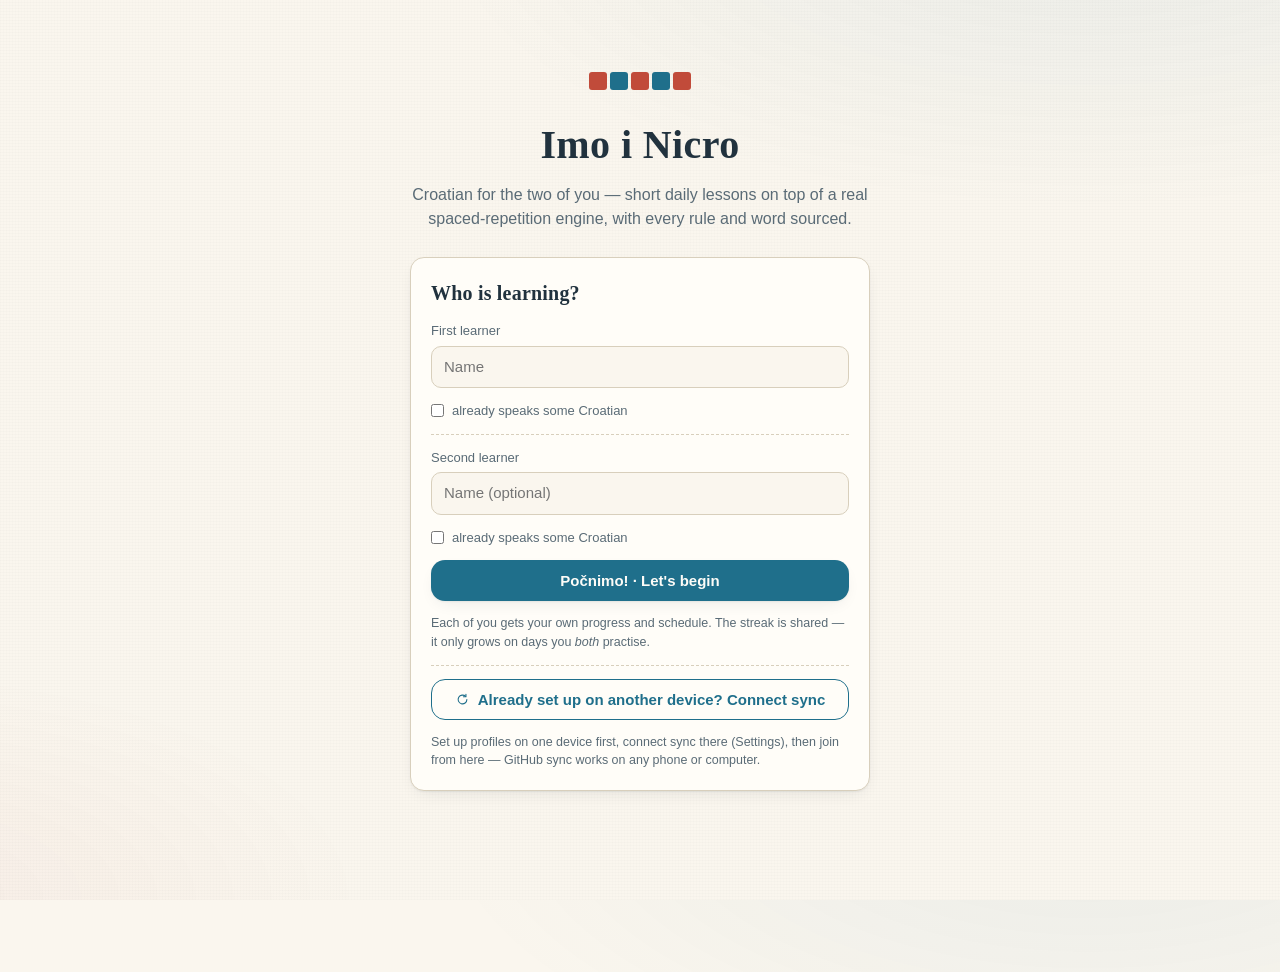
==== index.html @ fbb664b0 "Imo i Nicro - Croatian-learning PWA for two FSRS spaced repetition, sourced A1 course (10 units), si" ====
<!DOCTYPE html>
<html lang="en">
<head>
  <meta charset="utf-8">
  <meta name="viewport" content="width=device-width, initial-scale=1">
  <title>Imo i Nicro · hrvatski za nas dvoje</title>
  <meta name="theme-color" content="#1f6f8b">
  <link rel="manifest" href="manifest.webmanifest">
  <link rel="icon" href="icons/icon-192.png" type="image/png">
  <link rel="apple-touch-icon" href="icons/apple-touch-icon.png">
  <meta name="apple-mobile-web-app-capable" content="yes">
  <meta name="apple-mobile-web-app-status-bar-style" content="default">
  <meta name="apple-mobile-web-app-title" content="Imo i Nicro">
  <link rel="stylesheet" href="css/app.css">
  <!-- Everything is local: no fonts, no CDNs, no external images. Works from file:// and offline;
       hosted over https it installs as a PWA on Android and iPhone. -->
</head>
<body>
  <div id="app"></div>
  <script src="js/icons.js"></script>
  <script src="js/srs.js"></script>
  <script src="js/db.js"></script>
  <script src="js/sync.js"></script>
  <script src="js/audio.js"></script>
  <script src="js/content.js"></script>
  <script src="js/exercises.js"></script>
  <script src="js/app.js"></script>
</body>
</html>
---- css/app.css ----
/* =========================================================================
   Imo i Nicro — Adriatic field notes.
   Warm paper, ink-blue text, Adriatic accent, terracotta secondary.
   No external assets: local font stacks, procedural SVG, CSS texture.
   ========================================================================= */

:root {
  --paper: #faf6ee;
  --paper-deep: #f3ecdd;
  --ink: #21323e;
  --ink-soft: #5a6b76;
  --line: #d8cfbc;
  --accent-blue: #1f6f8b;       /* Adriatic */
  --accent-blue-deep: #15576e;
  --accent-red: #c14b3a;        /* terracotta / šahovnica */
  --accent-red-soft: #e7c4bc;
  --good: #3e7d4f;
  --good-bg: #e4efe3;
  --bad: #b03a2e;
  --bad-bg: #f6e3df;
  --gold: #c79a3b;
  --leaf: #4d7c4a;
  --radius: 14px;
  --shadow: 0 1px 2px rgba(33, 50, 62, .06), 0 6px 18px -8px rgba(33, 50, 62, .14);
  --serif: "Iowan Old Style", "Palatino Linotype", Palatino, "Book Antiqua", Georgia, serif;
  --sans: "Gill Sans", "Gill Sans MT", "Segoe UI", Seravek, Calibri, "Trebuchet MS", sans-serif;
}

* { box-sizing: border-box; margin: 0; padding: 0; }

html { height: 100%; }

body {
  min-height: 100%;
  font-family: var(--sans);
  color: var(--ink);
  background:
    radial-gradient(1100px 500px at 85% -10%, rgba(31, 111, 139, .07), transparent 60%),
    radial-gradient(900px 420px at -10% 100%, rgba(193, 75, 58, .05), transparent 55%),
    var(--paper);
  line-height: 1.5;
}
/* paper grain */
body::before {
  content: ""; position: fixed; inset: 0; pointer-events: none; z-index: 0;
  background-image: repeating-linear-gradient(0deg, rgba(33,50,62,.014) 0 1px, transparent 1px 3px),
                    repeating-linear-gradient(90deg, rgba(33,50,62,.011) 0 1px, transparent 1px 3px);
}

#app { position: relative; z-index: 1; max-width: 680px; margin: 0 auto; padding: 0 18px 60px; }

h1, h2, h3, .brand-name, .intro-hr, .ex-big, .streak-n, .notes-hr {
  font-family: var(--serif);
  font-weight: 600;
  letter-spacing: .01em;
}

.ico { vertical-align: -3px; }

/* ---------- top bar ---------- */
.topbar {
  display: flex; align-items: center; justify-content: space-between;
  padding: 16px 2px 12px;
  border-bottom: 1px solid var(--line);
  margin-bottom: 20px;
}
.brand { display: flex; align-items: baseline; gap: 9px; }
.brand-mark { align-self: center; line-height: 0; }
.brand-name { font-size: 21px; color: var(--ink); }
.brand-sub { font-size: 12px; color: var(--ink-soft); font-style: italic; }
.topbar-right { display: flex; align-items: center; gap: 7px; }
.avatar-btn {
  border: none; background: none; cursor: pointer; padding: 2px; border-radius: 50%;
  opacity: .45; transition: opacity .15s, transform .15s; line-height: 0;
}
.avatar-btn.active { opacity: 1; transform: scale(1.08); }
.avatar-btn:hover { opacity: .85; }
.iconbtn {
  border: none; background: none; color: var(--ink-soft); cursor: pointer;
  padding: 6px; border-radius: 8px; line-height: 0;
}
.iconbtn:hover { background: var(--paper-deep); color: var(--ink); }

/* ---------- buttons ---------- */
.btn {
  font-family: var(--sans); font-size: 15px; font-weight: 600;
  border-radius: var(--radius); border: 1.5px solid transparent;
  padding: 11px 22px; cursor: pointer; transition: transform .08s, box-shadow .12s, background .12s;
  display: inline-flex; align-items: center; gap: 8px; justify-content: center;
}
.btn:active { transform: translateY(1px); }
.btn.primary {
  background: var(--accent-blue); color: #fdfcf8; box-shadow: var(--shadow);
}
.btn.primary:hover { background: var(--accent-blue-deep); }
.btn.ghost {
  background: transparent; color: var(--accent-blue); border-color: var(--accent-blue);
}
.btn.ghost:hover { background: rgba(31, 111, 139, .08); }
.btn.small { font-size: 13px; padding: 6px 13px; border-radius: 10px; }
.btn.big {
  width: 100%; font-size: 19px; padding: 18px; flex-direction: column; gap: 2px;
  font-family: var(--serif);
}
.btn-sub { font-size: 13px; font-weight: 400; opacity: .85; font-family: var(--sans); }
.linklike {
  background: none; border: none; color: var(--accent-blue); cursor: pointer;
  font-size: 14px; text-decoration: underline; text-underline-offset: 3px;
}

/* ---------- cards ---------- */
.card {
  background: #fffdf8;
  border: 1px solid var(--line);
  border-radius: var(--radius);
  box-shadow: var(--shadow);
  padding: 20px;
}

/* ---------- onboarding ---------- */
.onboard { max-width: 460px; margin: 8vh auto 0; text-align: center; }
.onboard-art { margin-bottom: 18px; }
.onboard h1 { font-size: 40px; margin-bottom: 8px; }
.lede { color: var(--ink-soft); margin-bottom: 26px; font-size: 16px; }
.lede-small { color: var(--ink-soft); font-size: 14px; margin: 6px 0 18px; }
.form-card { text-align: left; display: flex; flex-direction: column; gap: 13px; }
.form-card h2 { font-size: 20px; }
.form-card label { font-size: 13px; color: var(--ink-soft); display: flex; flex-direction: column; gap: 5px; }
.form-card label.check { flex-direction: row; align-items: center; gap: 8px; font-size: 13px; }
.form-card input[type="text"], .form-card input:not([type]), .form-card select, textarea {
  font: inherit; font-size: 15px; color: var(--ink);
  border: 1.5px solid var(--line); border-radius: 10px; padding: 9px 12px;
  background: var(--paper); outline: none;
}
.form-card input:focus, textarea:focus { border-color: var(--accent-blue); }
.form-card hr { border: none; border-top: 1px dashed var(--line); }
.hint { font-size: 12.5px; color: var(--ink-soft); }

/* ---------- home ---------- */
.band { display: flex; gap: 14px; flex-wrap: wrap; margin-bottom: 18px; }
.streakbox {
  flex: 1 1 220px; display: grid; grid-template-columns: auto auto; gap: 4px 12px;
  align-items: center; background: #fffdf8; border: 1px solid var(--line);
  border-radius: var(--radius); padding: 14px 18px; box-shadow: var(--shadow);
}
.flame { color: var(--ink-soft); }
.flame.lit { color: var(--accent-red); }
.streak-n { font-size: 30px; line-height: 1; }
.streak-lbl { font-size: 11.5px; color: var(--ink-soft); letter-spacing: .04em; }
.streak-note { grid-column: 1 / -1; font-size: 12.5px; color: var(--ink-soft); }

.h2h {
  flex: 1 1 260px; background: #fffdf8; border: 1px solid var(--line);
  border-radius: var(--radius); padding: 14px 18px; box-shadow: var(--shadow);
  display: flex; flex-direction: column; gap: 6px;
}
.h2h-title { font-size: 13.5px; font-weight: 700; color: var(--ink); }
.h2h-sub { color: var(--ink-soft); font-weight: 400; }
.h2h-row { display: grid; grid-template-columns: 64px 1fr 38px; gap: 8px; align-items: center; font-size: 13px; }
.h2h-bar { height: 9px; border-radius: 5px; background: var(--paper-deep); overflow: hidden; }
.h2h-bar div { height: 100%; border-radius: 5px; transition: width .4s ease; min-width: 3px; }
.h2h-xp { text-align: right; color: var(--ink-soft); font-variant-numeric: tabular-nums; }
.h2h-lead { font-size: 12px; color: var(--accent-blue); font-style: italic; }

.startrow { margin-bottom: 14px; }
.reviewlink {
  width: 100%; margin-bottom: 18px; text-align: left;
  background: #fdf3ee; color: var(--accent-red); border: 1.5px dashed var(--accent-red);
  border-radius: var(--radius); padding: 11px 16px; font-size: 14px; font-weight: 600; cursor: pointer;
}
.reviewlink:hover { background: #fae9e1; }

.units { display: flex; flex-direction: column; gap: 12px; }
.unitcard {
  background: #fffdf8; border: 1px solid var(--line); border-radius: var(--radius);
  padding: 15px 18px; transition: box-shadow .15s;
}
.unitcard.current { border-color: var(--accent-blue); box-shadow: var(--shadow); }
.unitcard.done { opacity: .82; }
.unit-head { display: flex; align-items: center; gap: 13px; }
.unit-num {
  font-family: var(--serif); font-size: 17px; color: #fdfcf8; background: var(--accent-blue);
  width: 30px; height: 30px; border-radius: 9px; display: inline-flex; align-items: center; justify-content: center;
  flex-shrink: 0;
}
.unitcard.done .unit-num { background: var(--good); }
.unit-titles { flex: 1; }
.unit-hr { font-family: var(--serif); font-size: 17px; }
.unit-en { font-size: 12.5px; color: var(--ink-soft); }
.unit-prog { line-height: 0; }
.unit-blurb { font-size: 13px; color: var(--ink-soft); margin: 8px 0 10px; }
.unit-actions { display: flex; gap: 8px; }

.homefoot {
  margin-top: 26px; display: flex; justify-content: space-between; align-items: center;
  flex-wrap: wrap; gap: 10px; font-size: 13px; color: var(--ink-soft);
  border-top: 1px dashed var(--line); padding-top: 14px;
}
.audio-status { font-size: 12.5px; }

/* ---------- lesson ---------- */
.lesson { max-width: 600px; margin: 0 auto; padding-top: 14px; }
.lesson-top { display: flex; align-items: center; gap: 12px; margin-bottom: 26px; }
.lesson-title { font-size: 13px; color: var(--ink-soft); white-space: nowrap; }
.progressbar {
  flex: 1; height: 12px; background: var(--paper-deep); border-radius: 7px; overflow: hidden;
  border: 1px solid var(--line);
}
.progress-fill {
  height: 100%; border-radius: 7px; transition: width .35s ease;
  background: repeating-linear-gradient(90deg, var(--accent-red) 0 10px, #fdfcf8 10px 20px, var(--accent-blue) 20px 30px, #fdfcf8 30px 40px);
  background-size: 40px 100%;
}

.stage { animation: rise .25s ease; }
@keyframes rise { from { opacity: 0; transform: translateY(8px); } to { opacity: 1; transform: none; } }

.excard, .introcard { position: relative; padding: 26px 24px 22px; }
.extools { position: absolute; top: 10px; right: 10px; display: flex; gap: 2px; }
.flagbtn {
  border: none; background: none; color: var(--ink-soft); opacity: .6; cursor: pointer;
  padding: 5px; border-radius: 7px; line-height: 0;
}
.flagbtn:hover { opacity: 1; background: var(--paper-deep); }

.ex-prompt { margin-bottom: 18px; }
.ex-kind {
  display: inline-flex; align-items: center; gap: 6px;
  font-size: 11.5px; letter-spacing: .08em; text-transform: uppercase; color: var(--accent-blue);
  margin-bottom: 10px; font-weight: 700;
}
.ex-big { font-size: 26px; line-height: 1.3; margin-top: 4px; }
.ex-sub { color: var(--ink-soft); font-size: 14px; margin-top: 6px; font-style: italic; }

.choices { display: flex; flex-direction: column; gap: 9px; }
.choice {
  font: inherit; font-size: 16px; text-align: left; cursor: pointer;
  background: var(--paper); border: 1.5px solid var(--line); border-radius: 12px;
  padding: 12px 16px; transition: border-color .1s, background .1s;
}
.choice:hover:not(:disabled) { border-color: var(--accent-blue); }
.choice.right { border-color: var(--good); background: var(--good-bg); }
.choice.wrong { border-color: var(--bad); background: var(--bad-bg); }
.choice:disabled { cursor: default; opacity: .75; }
.choice.right:disabled, .choice.wrong:disabled { opacity: 1; }

/* intro card */
.intro-label {
  display: inline-flex; align-items: center; gap: 6px;
  font-size: 11.5px; letter-spacing: .08em; text-transform: uppercase; color: var(--gold); font-weight: 700;
  margin-bottom: 12px;
}
.intro-hr { font-size: 34px; margin-bottom: 6px; }
.intro-en { font-size: 17px; color: var(--ink); margin: 6px 0 2px; }
.intro-pron { font-size: 13.5px; color: var(--ink-soft); font-style: italic; }
.intro-conj { font-size: 13.5px; color: var(--accent-blue); margin-top: 8px; }
.intro-note {
  font-size: 13.5px; color: var(--ink-soft); margin-top: 10px;
  border-left: 3px solid var(--accent-red-soft); padding-left: 10px;
}
.introcard .btn { margin-top: 18px; }
.gender {
  display: inline-block; font-size: 11px; font-weight: 700; letter-spacing: .05em;
  padding: 2px 9px; border-radius: 99px; margin: 2px 0;
}
.g-m { background: #e0eaf2; color: #2b5d80; }
.g-f { background: #f6e3df; color: #a04434; }
.g-n { background: #e9ecdf; color: #5c6e3f; }

/* typed input */
.typedwrap { display: flex; flex-direction: column; gap: 10px; }
input.typed {
  font: inherit; font-size: 18px; padding: 12px 14px; width: 100%;
  border: 1.5px solid var(--line); border-radius: 12px; background: var(--paper); outline: none;
}
input.typed:focus { border-color: var(--accent-blue); }
.specials { display: flex; gap: 7px; }
.special {
  font-family: var(--serif); font-size: 17px; width: 40px; height: 38px;
  border: 1.5px solid var(--line); border-radius: 9px; background: #fffdf8; cursor: pointer;
}
.special:hover { border-color: var(--accent-blue); color: var(--accent-blue); }
.submitrow { margin-top: 14px; display: flex; justify-content: flex-end; }

/* tiles */
.tilebuild {
  min-height: 52px; border-bottom: 2px dashed var(--line); margin-bottom: 16px;
  display: flex; flex-wrap: wrap; gap: 8px; padding-bottom: 10px;
}
.tilebank { display: flex; flex-wrap: wrap; gap: 8px; }
.tile {
  font: inherit; font-size: 16px; padding: 8px 14px; cursor: pointer;
  background: #fffdf8; border: 1.5px solid var(--line); border-radius: 10px;
  box-shadow: 0 2px 0 var(--line); transition: transform .08s;
}
.tile:hover { border-color: var(--accent-blue); }
.tile:active { transform: translateY(1px); box-shadow: none; }
.tile.used { opacity: .25; pointer-events: none; }
.tile.placed { background: #eaf2f5; border-color: var(--accent-blue); }

/* pairs */
.pairgrid { display: grid; grid-template-columns: 1fr 1fr; gap: 10px; }
.paircol { display: flex; flex-direction: column; gap: 9px; }
.pairbtn {
  font: inherit; font-size: 15px; padding: 11px 12px; cursor: pointer;
  background: var(--paper); border: 1.5px solid var(--line); border-radius: 11px;
  transition: border-color .1s;
}
.pairbtn:hover { border-color: var(--accent-blue); }
.pairbtn.sel { border-color: var(--accent-blue); background: #eaf2f5; }
.pairbtn.done { border-color: var(--good); background: var(--good-bg); color: var(--good); pointer-events: none; }
.pairbtn.shake { animation: shake .35s; border-color: var(--bad); }
@keyframes shake { 25% { transform: translateX(-4px); } 75% { transform: translateX(4px); } }

/* listening */
.listenrow { display: flex; align-items: center; gap: 8px; margin-top: 6px; }
.listenrow .audiobtn { width: 46px; height: 46px; }
.listenrow .audiobtn + .audiobtn { width: 38px; height: 38px; opacity: .75; }
.listen-slow { font-size: 11.5px; color: var(--ink-soft); }

.audiobtn {
  border: 1.5px solid var(--accent-blue); color: var(--accent-blue); background: #fffdf8;
  border-radius: 50%; width: 34px; height: 34px; cursor: pointer; line-height: 0;
  display: inline-flex; align-items: center; justify-content: center; vertical-align: middle;
  transition: background .12s;
}
.audiobtn:hover { background: #eaf2f5; }

/* feedback */
.feedback {
  margin-top: 18px; border-radius: 12px; padding: 14px 16px;
  animation: rise .2s ease;
}
.feedback.good { background: var(--good-bg); border: 1px solid #bcd6bd; color: var(--good); }
.feedback.bad { background: var(--bad-bg); border: 1px solid #e4beb6; color: var(--bad); }
.fb-msg { font-size: 15.5px; font-weight: 600; }
.fb-msg b { font-family: var(--serif); }
.fb-extra { margin-top: 6px; font-size: 16px; color: var(--ink); font-family: var(--serif); }
.fb-actions { display: flex; justify-content: space-between; align-items: center; margin-top: 12px; gap: 10px; }
.fb-actions .linklike { color: inherit; opacity: .8; font-size: 13px; }

/* summary */
.summary { text-align: center; margin-top: 8vh; padding: 34px 26px; }
.sum-sah { margin-bottom: 16px; }
.summary h2 { font-size: 28px; margin-bottom: 8px; }
.sum-stats { font-size: 16px; color: var(--ink-soft); margin-bottom: 10px; }
.sum-streak { font-size: 14.5px; margin-bottom: 22px; }
.row { display: flex; gap: 10px; flex-wrap: wrap; }
.row.center { justify-content: center; }

/* ---------- review / flags ---------- */
.review h2, .variety h2, .settings h2 { margin-bottom: 4px; font-size: 24px; }
.flagcard { margin-bottom: 16px; display: flex; flex-direction: column; gap: 12px; }
.flag-note { font-size: 13.5px; color: var(--ink-soft); }
.flag-ctx { font-style: italic; opacity: .8; }
.editgrid { display: grid; grid-template-columns: 1fr 1fr; gap: 10px; }
.editgrid label { font-size: 12px; color: var(--ink-soft); display: flex; flex-direction: column; gap: 4px; }
.editgrid input {
  font: inherit; font-size: 14px; padding: 8px 10px;
  border: 1.5px solid var(--line); border-radius: 9px; background: var(--paper); outline: none;
}
.editgrid input:focus { border-color: var(--accent-blue); }
.check { display: flex; align-items: center; gap: 8px; font-size: 13px; color: var(--ink-soft); }
.settings-h { font-family: var(--serif); font-size: 17px; }
.syncopt {
  border: 1px dashed var(--line); border-radius: 11px; padding: 13px 15px;
  margin: 8px 0; display: flex; flex-direction: column; gap: 9px;
}
.syncopt h4 { font-family: var(--serif); font-size: 15.5px; }
.hint-inline { font-family: var(--sans); font-size: 12px; color: var(--ink-soft); font-weight: 400; }
.syncopt label { font-size: 12.5px; color: var(--ink-soft); display: flex; flex-direction: column; gap: 4px; }
.syncopt input {
  font: inherit; font-size: 14px; padding: 8px 10px;
  border: 1.5px solid var(--line); border-radius: 9px; background: var(--paper); outline: none;
}
.syncopt input:focus { border-color: var(--accent-blue); }
.empty { color: var(--ink-soft); font-style: italic; margin: 20px 0; }

/* ---------- variety ---------- */
.variety-chip {
  display: inline-block; background: #e8efe2; color: var(--leaf); border: 1px solid #c4d4ba;
  font-size: 12.5px; padding: 2px 10px; border-radius: 99px; font-weight: 600;
}
.variety-chip.big { font-size: 15px; padding: 4px 13px; }
.vrow { display: flex; justify-content: space-between; gap: 12px; margin-bottom: 10px; align-items: flex-start; }
.vrow-base { font-size: 12.5px; color: var(--ink-soft); margin-left: 8px; }
.vrow-region { font-size: 12px; color: var(--leaf); margin-top: 4px; }
.vrow-note { font-size: 12.5px; color: var(--ink-soft); margin-top: 2px; }
.variety .form-card { margin-bottom: 18px; }
.variety .btn.ghost { margin-top: 14px; }

/* ---------- modal / notes ---------- */
.modal-back {
  position: fixed; inset: 0; background: rgba(33, 50, 62, .35); z-index: 50;
  display: flex; align-items: center; justify-content: center; padding: 20px;
  animation: fade .15s ease;
}
@keyframes fade { from { opacity: 0; } }
.modal {
  background: #fffdf8; border-radius: 16px; box-shadow: 0 18px 50px -12px rgba(33,50,62,.4);
  max-width: 560px; width: 100%; max-height: 84vh; overflow: auto; position: relative;
  border: 1px solid var(--line);
}
.modal-x { position: absolute; top: 10px; right: 10px; border: none; background: none; cursor: pointer; color: var(--ink-soft); padding: 6px; }
.modal-body { padding: 26px 26px 22px; display: flex; flex-direction: column; gap: 10px; }
.notes-hr { font-size: 28px; }
.notes-en { font-size: 15px; color: var(--ink-soft); }
.notes-line { font-size: 14px; }
.notes-note { font-size: 14px; border-left: 3px solid var(--accent-red-soft); padding-left: 10px; color: var(--ink-soft); }
.notes-gram { background: var(--paper); border: 1px solid var(--line); border-radius: 11px; padding: 13px 15px; }
.notes-gram h4 { font-family: var(--serif); font-size: 16px; margin-bottom: 5px; }
.notes-gram p { font-size: 13.5px; color: var(--ink); }
.notes-variety { font-size: 13.5px; }
.notes-meta { font-size: 11.5px; color: var(--ink-soft); font-style: italic; border-top: 1px dashed var(--line); padding-top: 9px; }
.srcline { font-size: 11.5px; color: var(--ink-soft); margin-top: 7px; line-height: 1.8; }
.src {
  background: var(--paper-deep); border: 1px solid var(--line); border-radius: 6px;
  padding: 1px 7px; margin-right: 4px; cursor: help; white-space: nowrap;
}
textarea { width: 100%; resize: vertical; }

/* ---------- toast ---------- */
.toast {
  position: fixed; left: 50%; bottom: 26px; transform: translate(-50%, 16px); z-index: 99;
  background: var(--ink); color: var(--paper); padding: 10px 20px; border-radius: 99px;
  font-size: 14px; opacity: 0; transition: opacity .25s, transform .25s; box-shadow: var(--shadow);
}
.toast.show { opacity: 1; transform: translate(-50%, 0); }

@media (max-width: 540px) {
  .editgrid { grid-template-columns: 1fr; }
  .brand-sub { display: none; }
  .ex-big { font-size: 22px; }
  .intro-hr { font-size: 28px; }
}
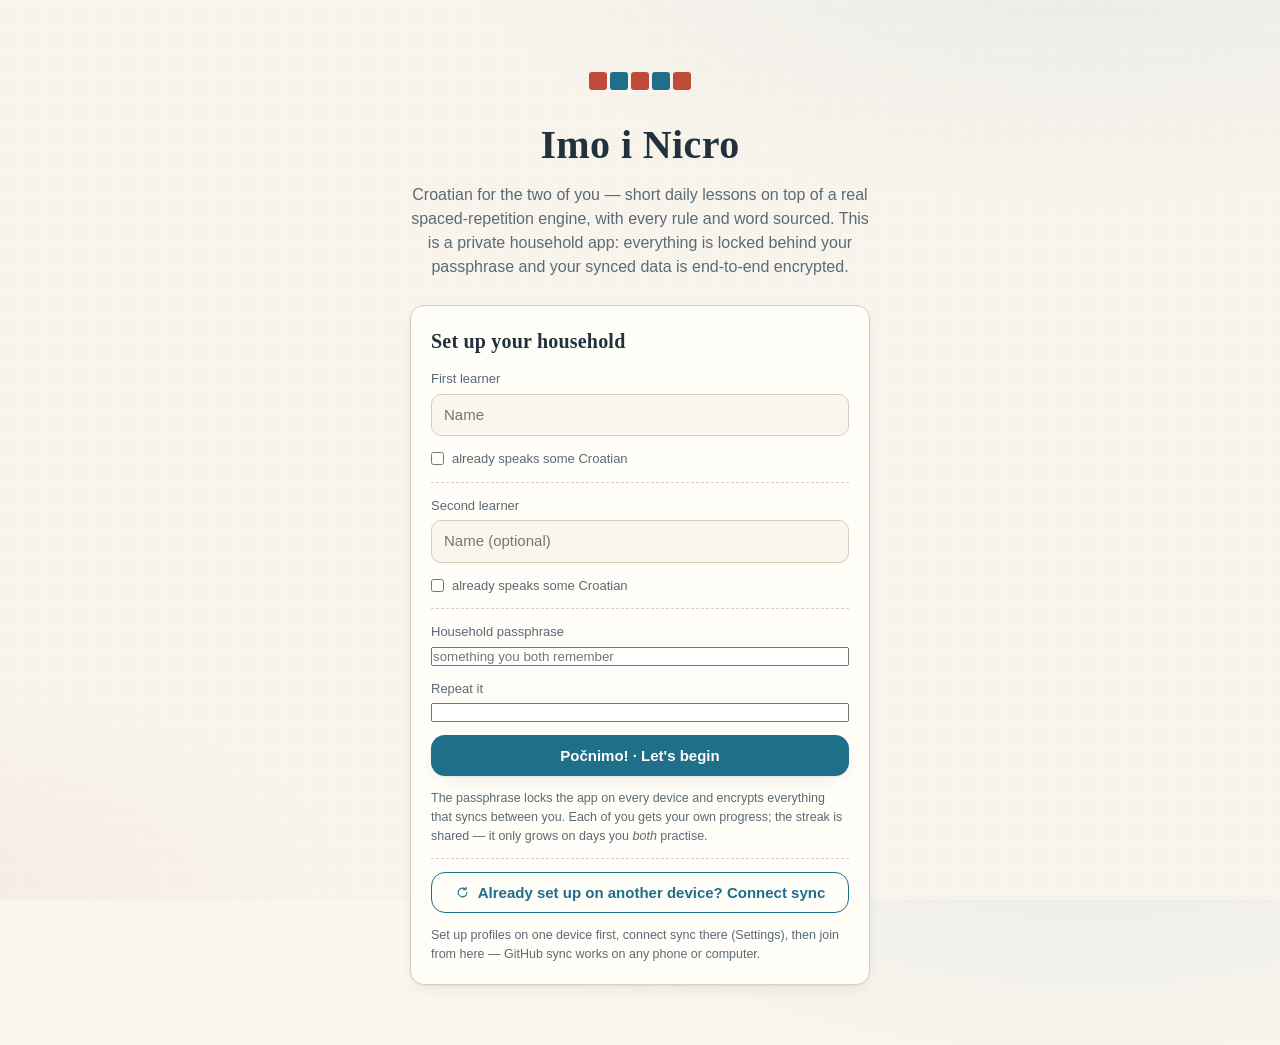
==== commit 3ee9c333: "Teach-first lessons + household lock with E2E-encrypted sync Lessons now teach before testing: unit " ====
--- a/index.html
+++ b/index.html
@@ -20,6 +20,7 @@
   <script src="js/icons.js"></script>
   <script src="js/srs.js"></script>
   <script src="js/db.js"></script>
+  <script src="js/vault.js"></script>
   <script src="js/sync.js"></script>
   <script src="js/audio.js"></script>
   <script src="js/content.js"></script>
--- a/css/app.css
+++ b/css/app.css
@@ -374,6 +374,37 @@
   border: 1.5px solid var(--line); border-radius: 9px; background: var(--paper); outline: none;
 }
 .syncopt input:focus { border-color: var(--accent-blue); }
+
+/* ---------- teaching screens ---------- */
+.teachcard { border-left: 4px solid var(--accent-blue); }
+.teach-title { font-family: var(--serif); font-size: 24px; margin-bottom: 8px; }
+.teach-body { font-size: 15px; line-height: 1.65; color: var(--ink); }
+.teach-example {
+  margin-top: 14px; background: var(--paper); border: 1px solid var(--line);
+  border-radius: 11px; padding: 12px 15px; font-family: var(--serif); font-size: 18px;
+}
+.teach-example-en { display: block; font-family: var(--sans); font-size: 13px; color: var(--ink-soft); margin-top: 3px; }
+.teachcard .btn { margin-top: 18px; }
+.sent-hr { font-size: 26px; }
+.glossrow { display: flex; flex-wrap: wrap; gap: 7px; margin-top: 12px; }
+.gloss {
+  background: var(--paper); border: 1px solid var(--line); border-radius: 9px;
+  padding: 4px 10px; font-size: 12.5px; color: var(--ink-soft);
+}
+.gloss b { display: block; font-family: var(--serif); font-size: 14.5px; color: var(--ink); font-weight: 600; }
+.unit-coming { font-size: 13px; color: var(--ink-soft); margin-top: 12px; line-height: 1.8; }
+.unit-coming b { color: var(--accent-blue); font-weight: 600; }
+
+/* ---------- recap & lock ---------- */
+.recap { text-align: left; background: var(--paper); border: 1px solid var(--line); border-radius: 11px; padding: 12px 15px; margin: 4px 0 14px; }
+.recap-row { font-size: 13px; color: var(--ink-soft); line-height: 2; }
+.recap-row b { display: block; font-size: 11px; text-transform: uppercase; letter-spacing: .07em; color: var(--accent-blue); }
+.recap-chip {
+  background: #fffdf8; border: 1px solid var(--line); border-radius: 99px;
+  padding: 2px 10px; font-size: 12.5px; color: var(--ink); margin-right: 3px;
+}
+.bad-hint { color: var(--bad) !important; }
+.lockcard { max-width: 360px; margin: 0 auto; }
 .empty { color: var(--ink-soft); font-style: italic; margin: 20px 0; }
 
 /* ---------- variety ---------- */
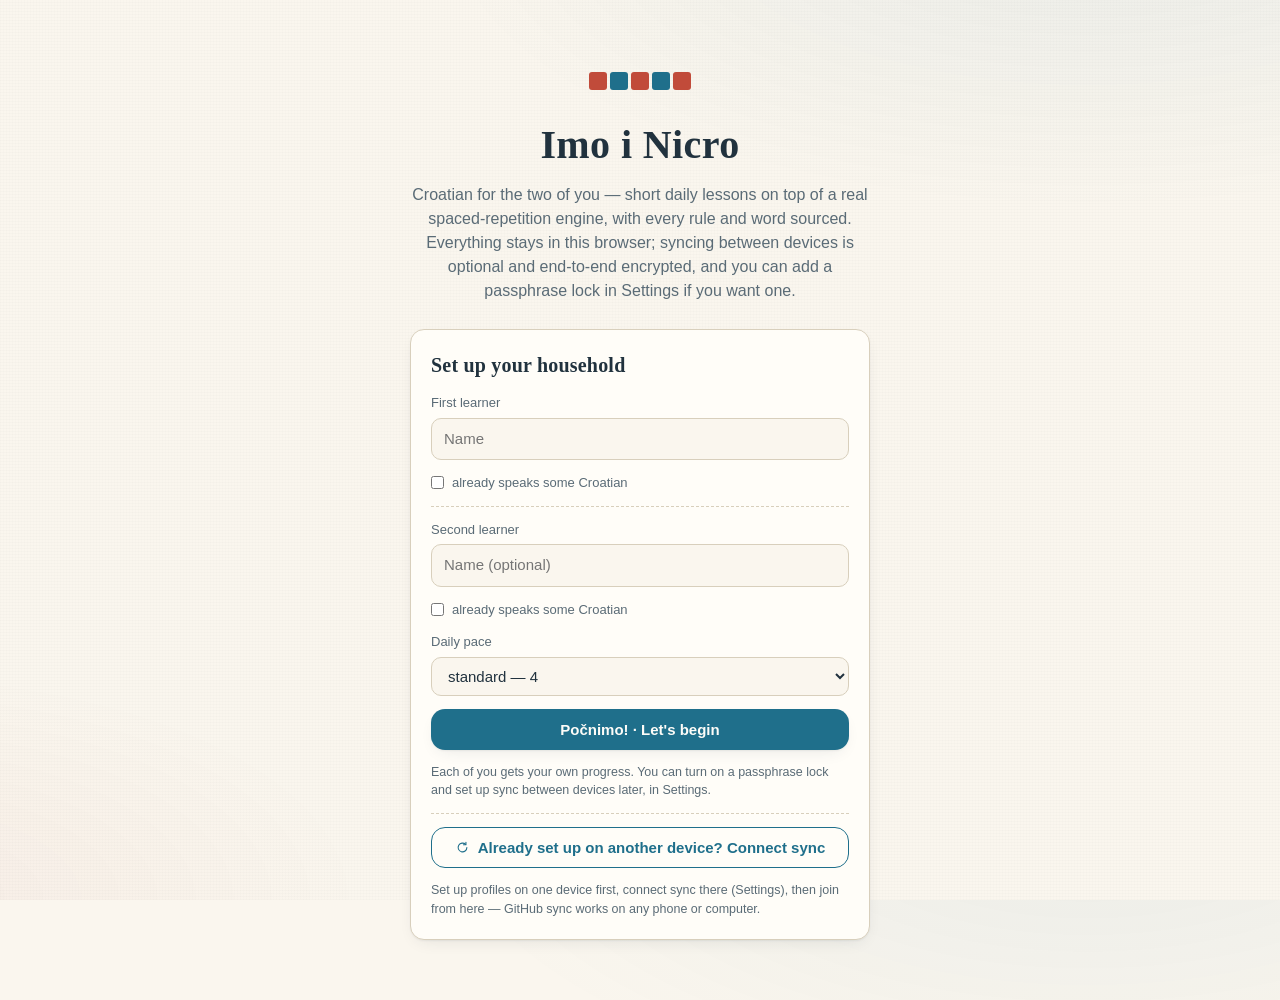
==== commit c11b5c26: "Make it solid, test the core promise, teach for the trip Fixes and hardening: escape all user-editab" ====
--- a/index.html
+++ b/index.html
@@ -2,7 +2,7 @@
 <html lang="en">
 <head>
   <meta charset="utf-8">
-  <meta name="viewport" content="width=device-width, initial-scale=1">
+  <meta name="viewport" content="width=device-width, initial-scale=1, viewport-fit=cover">
   <title>Imo i Nicro · hrvatski za nas dvoje</title>
   <meta name="theme-color" content="#1f6f8b">
   <link rel="manifest" href="manifest.webmanifest">
@@ -17,9 +17,30 @@
 </head>
 <body>
   <div id="app"></div>
+  <script>
+    // If startup dies before drawing anything, say so — never a silent blank screen.
+    (function () {
+      function show(msg) {
+        var app = document.getElementById('app');
+        if (!app || app.children.length) return; // app is drawing; it reports its own errors
+        app.innerHTML =
+          '<div style="max-width:34em;margin:18vh auto 0;padding:0 1.2em;font:16px/1.5 system-ui,sans-serif">' +
+          '<h2 style="margin:0 0 .4em">Something broke while starting</h2>' +
+          '<p style="color:#666;overflow-wrap:anywhere"></p>' +
+          '<button style="font:inherit;padding:.5em 1.1em" onclick="location.reload()">Reload</button></div>';
+        app.querySelector('p').textContent = msg || 'Unknown error';
+      }
+      window.addEventListener('error', function (e) { show(e.message); });
+      window.addEventListener('unhandledrejection', function (e) {
+        show((e.reason && e.reason.message) || String(e.reason));
+      });
+    })();
+  </script>
   <script src="js/icons.js"></script>
   <script src="js/srs.js"></script>
   <script src="js/db.js"></script>
+  <script src="js/clock.js"></script>
+  <script src="js/stats.js"></script>
   <script src="js/vault.js"></script>
   <script src="js/sync.js"></script>
   <script src="js/audio.js"></script>
--- a/css/app.css
+++ b/css/app.css
@@ -47,7 +47,12 @@
                     repeating-linear-gradient(90deg, rgba(33,50,62,.011) 0 1px, transparent 1px 3px);
 }
 
-#app { position: relative; z-index: 1; max-width: 680px; margin: 0 auto; padding: 0 18px 60px; }
+#app {
+  position: relative; z-index: 1; max-width: 680px; margin: 0 auto;
+  padding: 0 18px 60px;
+  /* keep clear of the iPhone notch / home indicator when installed */
+  padding: env(safe-area-inset-top) calc(18px + env(safe-area-inset-right)) calc(60px + env(safe-area-inset-bottom)) calc(18px + env(safe-area-inset-left));
+}
 
 h1, h2, h3, .brand-name, .intro-hr, .ex-big, .streak-n, .notes-hr {
   font-family: var(--serif);
@@ -159,6 +164,8 @@
 .h2h-row { display: grid; grid-template-columns: 64px 1fr 38px; gap: 8px; align-items: center; font-size: 13px; }
 .h2h-bar { height: 9px; border-radius: 5px; background: var(--paper-deep); overflow: hidden; }
 .h2h-bar div { height: 100%; border-radius: 5px; transition: width .4s ease; min-width: 3px; }
+.h2h-bar.wide { display: flex; height: 11px; }
+.h2h-bar.wide div { border-radius: 0; }
 .h2h-xp { text-align: right; color: var(--ink-soft); font-variant-numeric: tabular-nums; }
 .h2h-lead { font-size: 12px; color: var(--accent-blue); font-style: italic; }
 
@@ -374,6 +381,7 @@
   border: 1.5px solid var(--line); border-radius: 9px; background: var(--paper); outline: none;
 }
 .syncopt input:focus { border-color: var(--accent-blue); }
+.modal-label { font-size: 12.5px; color: var(--ink-soft); display: flex; flex-direction: column; gap: 4px; }
 
 /* ---------- teaching screens ---------- */
 .teachcard { border-left: 4px solid var(--accent-blue); }
@@ -394,6 +402,11 @@
 .gloss b { display: block; font-family: var(--serif); font-size: 14.5px; color: var(--ink); font-weight: 600; }
 .unit-coming { font-size: 13px; color: var(--ink-soft); margin-top: 12px; line-height: 1.8; }
 .unit-coming b { color: var(--accent-blue); font-weight: 600; }
+
+/* speak-aloud reps + grammar paragraphs */
+.speak-answer { margin-top: 16px; }
+.speak-grade { margin-top: 14px; }
+.teach-body p + p, .notes-gram p + p { margin-top: 8px; }
 
 /* ---------- recap & lock ---------- */
 .recap { text-align: left; background: var(--paper); border: 1px solid var(--line); border-radius: 11px; padding: 12px 15px; margin: 4px 0 14px; }
@@ -442,6 +455,7 @@
 .notes-gram h4 { font-family: var(--serif); font-size: 16px; margin-bottom: 5px; }
 .notes-gram p { font-size: 13.5px; color: var(--ink); }
 .notes-variety { font-size: 13.5px; }
+.intro-dal { font-size: 13.5px; margin-top: 8px; }
 .notes-meta { font-size: 11.5px; color: var(--ink-soft); font-style: italic; border-top: 1px dashed var(--line); padding-top: 9px; }
 .srcline { font-size: 11.5px; color: var(--ink-soft); margin-top: 7px; line-height: 1.8; }
 .src {
@@ -450,6 +464,20 @@
 }
 textarea { width: 100%; resize: vertical; }
 
+/* ---------- say-it mission ---------- */
+.mission {
+  margin: 14px 0 18px; border-left: 4px solid var(--leaf);
+  display: flex; flex-direction: column; gap: 6px; text-align: left;
+}
+.mission-label {
+  display: inline-flex; align-items: center; gap: 6px;
+  font-size: 11.5px; letter-spacing: .08em; text-transform: uppercase; color: var(--leaf); font-weight: 700;
+}
+.mission-hr { font-family: var(--serif); font-size: 22px; }
+.mission-en { font-size: 13.5px; color: var(--ink-soft); }
+.mission .mission-btn { align-self: flex-start; margin-top: 4px; }
+.mission-done { color: var(--good); font-size: 13.5px; font-weight: 600; }
+
 /* ---------- toast ---------- */
 .toast {
   position: fixed; left: 50%; bottom: 26px; transform: translate(-50%, 16px); z-index: 99;
@@ -457,6 +485,13 @@
   font-size: 14px; opacity: 0; transition: opacity .25s, transform .25s; box-shadow: var(--shadow);
 }
 .toast.show { opacity: 1; transform: translate(-50%, 0); }
+@supports (bottom: env(safe-area-inset-bottom)) {
+  .toast { bottom: calc(26px + env(safe-area-inset-bottom)); }
+}
+
+@media (prefers-reduced-motion: reduce) {
+  * { animation: none !important; transition: none !important; }
+}
 
 @media (max-width: 540px) {
   .editgrid { grid-template-columns: 1fr; }
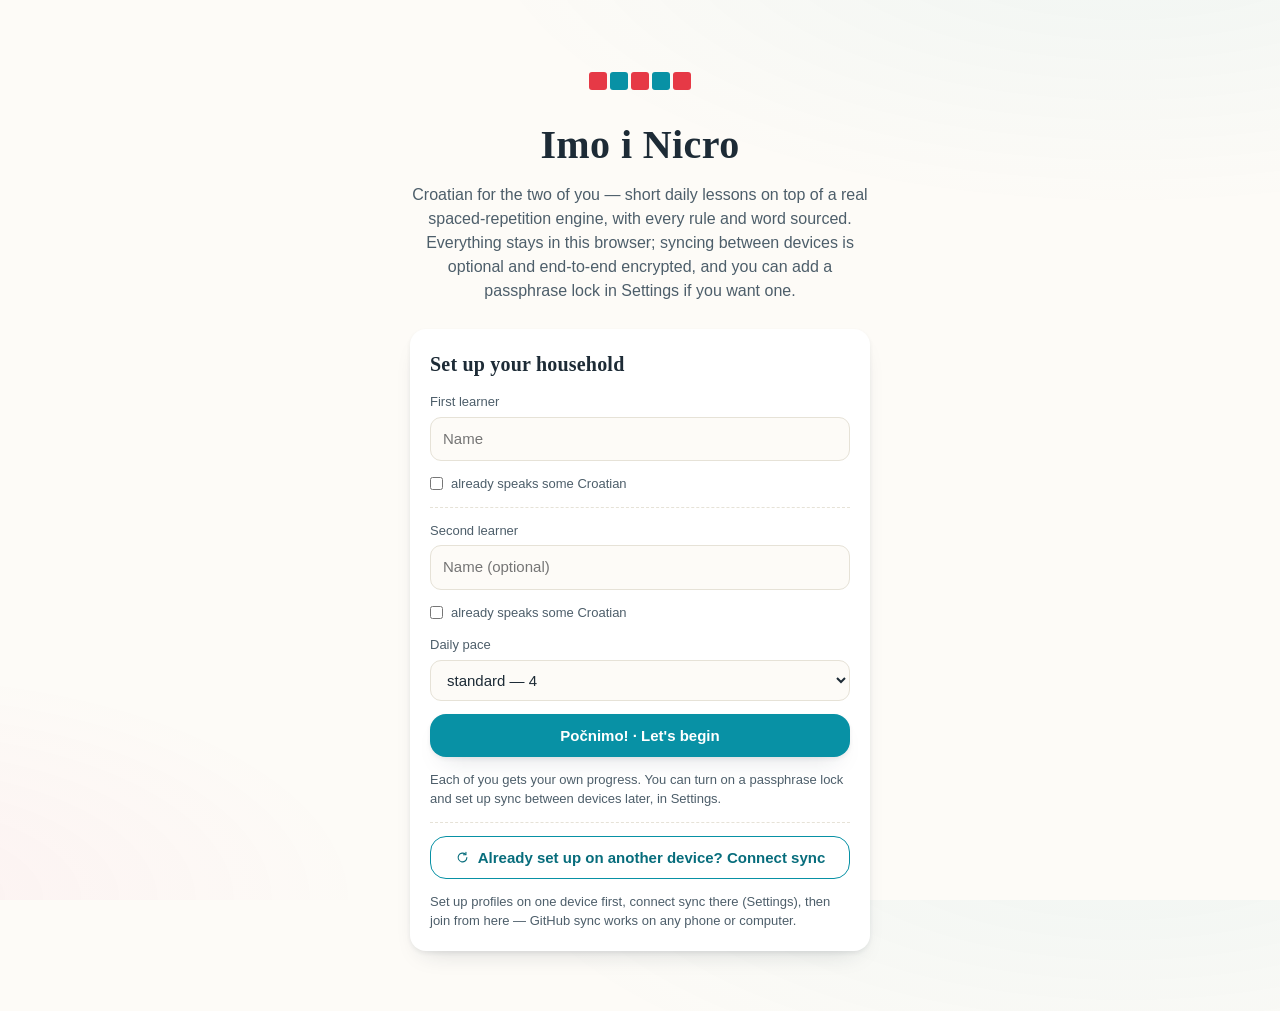
==== commit 055190d0: "Bugenvilija x Dalmatinsko ljeto: bright coast redesign + selectable themes Croatian colours as the c" ====
--- a/index.html
+++ b/index.html
@@ -4,7 +4,7 @@
   <meta charset="utf-8">
   <meta name="viewport" content="width=device-width, initial-scale=1, viewport-fit=cover">
   <title>Imo i Nicro · hrvatski za nas dvoje</title>
-  <meta name="theme-color" content="#1f6f8b">
+  <meta name="theme-color" content="#0891a5">
   <link rel="manifest" href="manifest.webmanifest">
   <link rel="icon" href="icons/icon-192.png" type="image/png">
   <link rel="apple-touch-icon" href="icons/apple-touch-icon.png">
--- a/css/app.css
+++ b/css/app.css
@@ -1,27 +1,41 @@
 /* =========================================================================
-   Imo i Nicro — Adriatic field notes.
-   Warm paper, ink-blue text, Adriatic accent, terracotta secondary.
-   No external assets: local font stacks, procedural SVG, CSS texture.
+   Imo i Nicro — Bugenvilija × Dalmatinsko ljeto.
+   Croatian colours as the coast in summer, not the flag: bougainvillea pink,
+   Adriatic sea, lemon, roof-tile orange, fig green — on limestone white.
+   Partner colours run through everything two-person: her pink, his sea.
+   No external assets: local font stacks, procedural SVG.
    ========================================================================= */
 
 :root {
-  --paper: #faf6ee;
-  --paper-deep: #f3ecdd;
-  --ink: #21323e;
-  --ink-soft: #5a6b76;
-  --line: #d8cfbc;
-  --accent-blue: #1f6f8b;       /* Adriatic */
-  --accent-blue-deep: #15576e;
-  --accent-red: #c14b3a;        /* terracotta / šahovnica */
-  --accent-red-soft: #e7c4bc;
-  --good: #3e7d4f;
-  --good-bg: #e4efe3;
-  --bad: #b03a2e;
-  --bad-bg: #f6e3df;
-  --gold: #c79a3b;
-  --leaf: #4d7c4a;
-  --radius: 14px;
-  --shadow: 0 1px 2px rgba(33, 50, 62, .06), 0 6px 18px -8px rgba(33, 50, 62, .14);
+  --paper: #fdfbf7;             /* limestone white */
+  --paper-deep: #f1eee4;
+  --ink: #1d2b36;
+  --ink-soft: #4d5e6a;
+  --line: #e6e2d7;
+  --accent-blue: #0891a5;       /* Adriatic sea — primary */
+  --accent-blue-deep: #076d7c;
+  --accent-red: #e63946;        /* šahovnica red */
+  --accent-red-soft: #f6cdd1;
+  --pink: #ec3b83;              /* bougainvillea — her colour */
+  --pink-deep: #c81e66;
+  --pink-soft: #fde7f1;
+  --lemon: #f6c445;
+  --lemon-deep: #b8871b;
+  --lemon-soft: #fdf4d7;
+  --orange: #f2762e;            /* roof tiles */
+  --good: #2f9e63;              /* fig green */
+  --good-bg: #e3f4ea;
+  --bad: #cf4630;
+  --bad-bg: #fbe7e1;
+  --gold: #b8871b;
+  --leaf: #2f9e63;
+  /* hero gradient + mission note + unit accent rotation — theme override points */
+  --hero-1: var(--pink); --hero-2: #d92d78; --hero-3: #b8226a;
+  --hero-sh1: rgba(200, 30, 102, .18); --hero-sh2: rgba(200, 30, 102, .5);
+  --mission-bg: var(--lemon-soft); --mission-accent: var(--lemon); --mission-ink: var(--lemon-deep);
+  --u1: var(--accent-blue); --u2: var(--pink); --u3: var(--orange); --u4: var(--good); --u5: var(--lemon-deep);
+  --radius: 16px;
+  --shadow: 0 2px 4px rgba(29, 43, 54, .07), 0 12px 26px -14px rgba(29, 43, 54, .22);
   --serif: "Iowan Old Style", "Palatino Linotype", Palatino, "Book Antiqua", Georgia, serif;
   --sans: "Gill Sans", "Gill Sans MT", "Segoe UI", Seravek, Calibri, "Trebuchet MS", sans-serif;
 }
@@ -35,16 +49,10 @@
   font-family: var(--sans);
   color: var(--ink);
   background:
-    radial-gradient(1100px 500px at 85% -10%, rgba(31, 111, 139, .07), transparent 60%),
-    radial-gradient(900px 420px at -10% 100%, rgba(193, 75, 58, .05), transparent 55%),
+    radial-gradient(1100px 500px at 88% -10%, rgba(8, 145, 165, .06), transparent 60%),
+    radial-gradient(900px 420px at -10% 100%, rgba(236, 59, 131, .05), transparent 55%),
     var(--paper);
   line-height: 1.5;
-}
-/* paper grain */
-body::before {
-  content: ""; position: fixed; inset: 0; pointer-events: none; z-index: 0;
-  background-image: repeating-linear-gradient(0deg, rgba(33,50,62,.014) 0 1px, transparent 1px 3px),
-                    repeating-linear-gradient(90deg, rgba(33,50,62,.011) 0 1px, transparent 1px 3px);
 }
 
 #app {
@@ -76,9 +84,9 @@
 .topbar-right { display: flex; align-items: center; gap: 7px; }
 .avatar-btn {
   border: none; background: none; cursor: pointer; padding: 2px; border-radius: 50%;
-  opacity: .45; transition: opacity .15s, transform .15s; line-height: 0;
-}
-.avatar-btn.active { opacity: 1; transform: scale(1.08); }
+  opacity: .4; transition: opacity .15s, transform .15s; line-height: 0;
+}
+.avatar-btn.active { opacity: 1; transform: scale(1.1); }
 .avatar-btn:hover { opacity: .85; }
 .iconbtn {
   border: none; background: none; color: var(--ink-soft); cursor: pointer;
@@ -90,33 +98,34 @@
 .btn {
   font-family: var(--sans); font-size: 15px; font-weight: 600;
   border-radius: var(--radius); border: 1.5px solid transparent;
-  padding: 11px 22px; cursor: pointer; transition: transform .08s, box-shadow .12s, background .12s;
+  padding: 12px 22px; cursor: pointer; transition: transform .08s, box-shadow .12s, background .12s;
   display: inline-flex; align-items: center; gap: 8px; justify-content: center;
 }
 .btn:active { transform: translateY(1px); }
 .btn.primary {
-  background: var(--accent-blue); color: #fdfcf8; box-shadow: var(--shadow);
+  background: var(--accent-blue); color: #ffffff; box-shadow: var(--shadow);
 }
 .btn.primary:hover { background: var(--accent-blue-deep); }
 .btn.ghost {
-  background: transparent; color: var(--accent-blue); border-color: var(--accent-blue);
-}
-.btn.ghost:hover { background: rgba(31, 111, 139, .08); }
-.btn.small { font-size: 13px; padding: 6px 13px; border-radius: 10px; }
+  background: #ffffff; color: var(--accent-blue-deep); border-color: var(--accent-blue);
+}
+.btn.ghost:hover { background: rgba(8, 145, 165, .08); }
+.btn.small { font-size: 13px; padding: 7px 13px; border-radius: 11px; }
 .btn.big {
-  width: 100%; font-size: 19px; padding: 18px; flex-direction: column; gap: 2px;
+  width: 100%; font-size: 20px; padding: 18px; flex-direction: column; gap: 2px;
   font-family: var(--serif);
-}
-.btn-sub { font-size: 13px; font-weight: 400; opacity: .85; font-family: var(--sans); }
+  box-shadow: 0 3px 6px rgba(8, 145, 165, .18), 0 16px 30px -14px rgba(8, 145, 165, .55);
+}
+.btn-sub { font-size: 13px; font-weight: 400; opacity: .92; font-family: var(--sans); }
 .linklike {
-  background: none; border: none; color: var(--accent-blue); cursor: pointer;
+  background: none; border: none; color: var(--accent-blue-deep); cursor: pointer;
   font-size: 14px; text-decoration: underline; text-underline-offset: 3px;
 }
 
 /* ---------- cards ---------- */
 .card {
-  background: #fffdf8;
-  border: 1px solid var(--line);
+  background: #ffffff;
+  border: none;
   border-radius: var(--radius);
   box-shadow: var(--shadow);
   padding: 20px;
@@ -134,88 +143,119 @@
 .form-card label.check { flex-direction: row; align-items: center; gap: 8px; font-size: 13px; }
 .form-card input[type="text"], .form-card input:not([type]), .form-card select, textarea {
   font: inherit; font-size: 15px; color: var(--ink);
-  border: 1.5px solid var(--line); border-radius: 10px; padding: 9px 12px;
+  border: 1.5px solid var(--line); border-radius: 11px; padding: 10px 12px;
   background: var(--paper); outline: none;
 }
 .form-card input:focus, textarea:focus { border-color: var(--accent-blue); }
 .form-card hr { border: none; border-top: 1px dashed var(--line); }
-.hint { font-size: 12.5px; color: var(--ink-soft); }
-
-/* ---------- home ---------- */
-.band { display: flex; gap: 14px; flex-wrap: wrap; margin-bottom: 18px; }
-.streakbox {
-  flex: 1 1 220px; display: grid; grid-template-columns: auto auto; gap: 4px 12px;
-  align-items: center; background: #fffdf8; border: 1px solid var(--line);
-  border-radius: var(--radius); padding: 14px 18px; box-shadow: var(--shadow);
-}
-.flame { color: var(--ink-soft); }
-.flame.lit { color: var(--accent-red); }
-.streak-n { font-size: 30px; line-height: 1; }
-.streak-lbl { font-size: 11.5px; color: var(--ink-soft); letter-spacing: .04em; }
-.streak-note { grid-column: 1 / -1; font-size: 12.5px; color: var(--ink-soft); }
-
+.hint { font-size: 13px; color: var(--ink-soft); }
+
+/* ---------- home: hero (streak + week together, partner colours) ---------- */
+.hero {
+  background: linear-gradient(135deg, var(--hero-1) 0%, var(--hero-2) 55%, var(--hero-3) 100%);
+  color: #fff; border-radius: 20px; padding: 16px 18px;
+  box-shadow: 0 3px 6px var(--hero-sh1), 0 16px 32px -14px var(--hero-sh2);
+  margin-bottom: 14px;
+}
+.hero-row { display: flex; align-items: center; justify-content: space-between; gap: 12px; }
+.hero-streak { display: flex; align-items: center; gap: 11px; }
+.hero .flame { color: #ffd166; line-height: 0; }
+.hero .flame:not(.lit) { color: rgba(255, 255, 255, .55); }
+.hero .streak-n { font-size: 32px; line-height: 1; color: #fff; }
+.hero .streak-lbl { font-size: 11px; letter-spacing: .06em; text-transform: uppercase; color: rgba(255, 255, 255, .85); font-weight: 700; }
+.hero-week { text-align: right; }
+.hero-xp { font-family: var(--serif); font-size: 21px; font-weight: 600; }
+.hero .h2h-bar.wide { margin-top: 12px; background: rgba(255, 255, 255, .28); }
+.hero .h2h-lead { font-size: 12px; color: rgba(255, 255, 255, .92); font-style: normal; margin-top: 5px; }
+.hero .streak-note { font-size: 12.5px; color: rgba(255, 255, 255, .9); margin-top: 9px; }
+
+/* duel mode keeps its own white card */
 .h2h {
-  flex: 1 1 260px; background: #fffdf8; border: 1px solid var(--line);
-  border-radius: var(--radius); padding: 14px 18px; box-shadow: var(--shadow);
-  display: flex; flex-direction: column; gap: 6px;
+  background: #ffffff; border-radius: var(--radius); padding: 14px 18px;
+  box-shadow: var(--shadow); display: flex; flex-direction: column; gap: 6px;
+  margin-bottom: 14px;
 }
 .h2h-title { font-size: 13.5px; font-weight: 700; color: var(--ink); }
 .h2h-sub { color: var(--ink-soft); font-weight: 400; }
 .h2h-row { display: grid; grid-template-columns: 64px 1fr 38px; gap: 8px; align-items: center; font-size: 13px; }
-.h2h-bar { height: 9px; border-radius: 5px; background: var(--paper-deep); overflow: hidden; }
+.h2h-bar { height: 10px; border-radius: 5px; background: var(--paper-deep); overflow: hidden; }
 .h2h-bar div { height: 100%; border-radius: 5px; transition: width .4s ease; min-width: 3px; }
-.h2h-bar.wide { display: flex; height: 11px; }
+.h2h-bar.wide { display: flex; height: 10px; }
 .h2h-bar.wide div { border-radius: 0; }
+.h2h-bar.wide div:first-child { background: #ffffff; }
+.h2h-bar.wide div:last-child { background: #7adfef; }
 .h2h-xp { text-align: right; color: var(--ink-soft); font-variant-numeric: tabular-nums; }
-.h2h-lead { font-size: 12px; color: var(--accent-blue); font-style: italic; }
+.h2h-lead { font-size: 12px; color: var(--accent-blue-deep); font-style: italic; }
 
 .startrow { margin-bottom: 14px; }
 .reviewlink {
-  width: 100%; margin-bottom: 18px; text-align: left;
-  background: #fdf3ee; color: var(--accent-red); border: 1.5px dashed var(--accent-red);
+  width: 100%; margin-bottom: 16px; text-align: left;
+  background: #fff; color: var(--orange); border: 2px dashed var(--orange);
   border-radius: var(--radius); padding: 11px 16px; font-size: 14px; font-weight: 600; cursor: pointer;
 }
-.reviewlink:hover { background: #fae9e1; }
-
-.units { display: flex; flex-direction: column; gap: 12px; }
+.reviewlink:hover { background: #fef1e8; }
+
+/* ---------- units: every unit owns a coast colour ---------- */
+.units { display: grid; grid-template-columns: 1fr 1fr; gap: 11px; }
 .unitcard {
-  background: #fffdf8; border: 1px solid var(--line); border-radius: var(--radius);
-  padding: 15px 18px; transition: box-shadow .15s;
-}
-.unitcard.current { border-color: var(--accent-blue); box-shadow: var(--shadow); }
-.unitcard.done { opacity: .82; }
-.unit-head { display: flex; align-items: center; gap: 13px; }
+  background: #ffffff; border: none; border-top: 4px solid var(--u, var(--accent-blue));
+  border-radius: 14px; box-shadow: var(--shadow);
+  padding: 13px 14px; transition: box-shadow .15s;
+}
+.unitcard:nth-of-type(5n+1) { --u: var(--u1); }
+.unitcard:nth-of-type(5n+2) { --u: var(--u2); }
+.unitcard:nth-of-type(5n+3) { --u: var(--u3); }
+.unitcard:nth-of-type(5n+4) { --u: var(--u4); }
+.unitcard:nth-of-type(5n+5) { --u: var(--u5); }
+.unitcard.current { box-shadow: 0 0 0 2px var(--u), var(--shadow); }
+.unitcard.done { --u: var(--good); opacity: .92; }
+.unit-head { display: flex; align-items: center; gap: 10px; }
 .unit-num {
-  font-family: var(--serif); font-size: 17px; color: #fdfcf8; background: var(--accent-blue);
-  width: 30px; height: 30px; border-radius: 9px; display: inline-flex; align-items: center; justify-content: center;
-  flex-shrink: 0;
-}
-.unitcard.done .unit-num { background: var(--good); }
-.unit-titles { flex: 1; }
-.unit-hr { font-family: var(--serif); font-size: 17px; }
-.unit-en { font-size: 12.5px; color: var(--ink-soft); }
-.unit-prog { line-height: 0; }
-.unit-blurb { font-size: 13px; color: var(--ink-soft); margin: 8px 0 10px; }
-.unit-actions { display: flex; gap: 8px; }
+  font-family: var(--serif); font-size: 15px; color: #fff; background: var(--u, var(--accent-blue));
+  width: 28px; height: 28px; border-radius: 9px; display: inline-flex; align-items: center; justify-content: center;
+  flex-shrink: 0; font-weight: 700;
+}
+.unit-titles { flex: 1; min-width: 0; }
+.unit-hr { font-family: var(--serif); font-size: 16px; }
+.unit-en { font-size: 11.5px; color: var(--ink-soft); }
+.unit-blurb { font-size: 12.5px; color: var(--ink-soft); margin: 8px 0 9px; }
+.uprog { height: 5px; border-radius: 3px; background: var(--paper-deep); overflow: hidden; margin-bottom: 10px; }
+.uprog div { height: 100%; border-radius: 3px; background: var(--u, var(--accent-blue)); transition: width .4s ease; }
+.unit-actions { display: flex; gap: 7px; flex-wrap: wrap; }
 
 .homefoot {
   margin-top: 26px; display: flex; justify-content: space-between; align-items: center;
   flex-wrap: wrap; gap: 10px; font-size: 13px; color: var(--ink-soft);
   border-top: 1px dashed var(--line); padding-top: 14px;
 }
-.audio-status { font-size: 12.5px; }
+.audio-status { font-size: 13px; }
+
+/* ---------- say-it mission: lemon margin note ---------- */
+.mission {
+  margin: 14px 0 18px; background: var(--mission-bg); border-left: 5px solid var(--mission-accent);
+  border-radius: 14px; box-shadow: var(--shadow); padding: 13px 15px;
+  display: flex; flex-direction: column; gap: 6px; text-align: left;
+}
+.mission-label {
+  display: inline-flex; align-items: center; gap: 6px;
+  font-size: 11px; letter-spacing: .09em; text-transform: uppercase; color: var(--mission-ink); font-weight: 800;
+}
+.mission-hr { font-family: var(--serif); font-size: 23px; font-weight: 600; }
+.mission-en { font-size: 13.5px; color: var(--ink-soft); }
+.mission .mission-btn { align-self: flex-start; margin-top: 4px; background: #fff; }
+.mission-done { color: var(--good); font-size: 13.5px; font-weight: 700; }
 
 /* ---------- lesson ---------- */
 .lesson { max-width: 600px; margin: 0 auto; padding-top: 14px; }
 .lesson-top { display: flex; align-items: center; gap: 12px; margin-bottom: 26px; }
 .lesson-title { font-size: 13px; color: var(--ink-soft); white-space: nowrap; }
 .progressbar {
-  flex: 1; height: 12px; background: var(--paper-deep); border-radius: 7px; overflow: hidden;
-  border: 1px solid var(--line);
+  flex: 1; height: 12px; background: #ffffff; border-radius: 7px; overflow: hidden;
+  box-shadow: inset 0 0 0 1px var(--line);
 }
 .progress-fill {
   height: 100%; border-radius: 7px; transition: width .35s ease;
-  background: repeating-linear-gradient(90deg, var(--accent-red) 0 10px, #fdfcf8 10px 20px, var(--accent-blue) 20px 30px, #fdfcf8 30px 40px);
+  background: repeating-linear-gradient(90deg, var(--pink) 0 10px, #fff 10px 20px, var(--accent-blue) 20px 30px, #fff 30px 40px);
   background-size: 40px 100%;
 }
 
@@ -233,17 +273,18 @@
 .ex-prompt { margin-bottom: 18px; }
 .ex-kind {
   display: inline-flex; align-items: center; gap: 6px;
-  font-size: 11.5px; letter-spacing: .08em; text-transform: uppercase; color: var(--accent-blue);
+  font-size: 11.5px; letter-spacing: .08em; text-transform: uppercase; color: var(--accent-blue-deep);
   margin-bottom: 10px; font-weight: 700;
 }
-.ex-big { font-size: 26px; line-height: 1.3; margin-top: 4px; }
+.ex-big { font-size: 27px; line-height: 1.3; margin-top: 4px; }
 .ex-sub { color: var(--ink-soft); font-size: 14px; margin-top: 6px; font-style: italic; }
 
 .choices { display: flex; flex-direction: column; gap: 9px; }
 .choice {
-  font: inherit; font-size: 16px; text-align: left; cursor: pointer;
-  background: var(--paper); border: 1.5px solid var(--line); border-radius: 12px;
-  padding: 12px 16px; transition: border-color .1s, background .1s;
+  font: inherit; font-size: 17px; text-align: left; cursor: pointer;
+  background: #ffffff; border: 1.5px solid var(--line); border-radius: 13px;
+  padding: 14px 16px; transition: border-color .1s, background .1s;
+  box-shadow: 0 1px 2px rgba(29, 43, 54, .05);
 }
 .choice:hover:not(:disabled) { border-color: var(--accent-blue); }
 .choice.right { border-color: var(--good); background: var(--good-bg); }
@@ -254,39 +295,40 @@
 /* intro card */
 .intro-label {
   display: inline-flex; align-items: center; gap: 6px;
-  font-size: 11.5px; letter-spacing: .08em; text-transform: uppercase; color: var(--gold); font-weight: 700;
+  font-size: 11.5px; letter-spacing: .08em; text-transform: uppercase; color: var(--pink-deep); font-weight: 800;
   margin-bottom: 12px;
 }
 .intro-hr { font-size: 34px; margin-bottom: 6px; }
 .intro-en { font-size: 17px; color: var(--ink); margin: 6px 0 2px; }
 .intro-pron { font-size: 13.5px; color: var(--ink-soft); font-style: italic; }
-.intro-conj { font-size: 13.5px; color: var(--accent-blue); margin-top: 8px; }
+.intro-conj { font-size: 13.5px; color: var(--accent-blue-deep); margin-top: 8px; }
 .intro-note {
   font-size: 13.5px; color: var(--ink-soft); margin-top: 10px;
-  border-left: 3px solid var(--accent-red-soft); padding-left: 10px;
+  border-left: 3px solid var(--pink-soft); padding-left: 10px;
 }
 .introcard .btn { margin-top: 18px; }
 .gender {
   display: inline-block; font-size: 11px; font-weight: 700; letter-spacing: .05em;
-  padding: 2px 9px; border-radius: 99px; margin: 2px 0;
-}
-.g-m { background: #e0eaf2; color: #2b5d80; }
-.g-f { background: #f6e3df; color: #a04434; }
-.g-n { background: #e9ecdf; color: #5c6e3f; }
+  padding: 2px 10px; border-radius: 99px; margin: 2px 0;
+}
+.g-m { background: #dcf1f5; color: #076d7c; }
+.g-f { background: var(--pink-soft); color: var(--pink-deep); }
+.g-n { background: var(--lemon-soft); color: var(--lemon-deep); }
 
 /* typed input */
 .typedwrap { display: flex; flex-direction: column; gap: 10px; }
 input.typed {
-  font: inherit; font-size: 18px; padding: 12px 14px; width: 100%;
-  border: 1.5px solid var(--line); border-radius: 12px; background: var(--paper); outline: none;
+  font: inherit; font-size: 18px; padding: 13px 14px; width: 100%;
+  border: 1.5px solid var(--line); border-radius: 13px; background: #ffffff; outline: none;
 }
 input.typed:focus { border-color: var(--accent-blue); }
 .specials { display: flex; gap: 7px; }
 .special {
-  font-family: var(--serif); font-size: 17px; width: 40px; height: 38px;
-  border: 1.5px solid var(--line); border-radius: 9px; background: #fffdf8; cursor: pointer;
-}
-.special:hover { border-color: var(--accent-blue); color: var(--accent-blue); }
+  font-family: var(--serif); font-size: 17px; width: 42px; height: 40px;
+  border: 1.5px solid var(--line); border-radius: 10px; background: #ffffff; cursor: pointer;
+  box-shadow: 0 1px 2px rgba(29, 43, 54, .06);
+}
+.special:hover { border-color: var(--accent-blue); color: var(--accent-blue-deep); }
 .submitrow { margin-top: 14px; display: flex; justify-content: flex-end; }
 
 /* tiles */
@@ -296,25 +338,26 @@
 }
 .tilebank { display: flex; flex-wrap: wrap; gap: 8px; }
 .tile {
-  font: inherit; font-size: 16px; padding: 8px 14px; cursor: pointer;
-  background: #fffdf8; border: 1.5px solid var(--line); border-radius: 10px;
+  font: inherit; font-size: 16px; padding: 9px 14px; cursor: pointer;
+  background: #ffffff; border: 1.5px solid var(--line); border-radius: 11px;
   box-shadow: 0 2px 0 var(--line); transition: transform .08s;
 }
 .tile:hover { border-color: var(--accent-blue); }
 .tile:active { transform: translateY(1px); box-shadow: none; }
 .tile.used { opacity: .25; pointer-events: none; }
-.tile.placed { background: #eaf2f5; border-color: var(--accent-blue); }
+.tile.placed { background: #dcf1f5; border-color: var(--accent-blue); }
 
 /* pairs */
 .pairgrid { display: grid; grid-template-columns: 1fr 1fr; gap: 10px; }
 .paircol { display: flex; flex-direction: column; gap: 9px; }
 .pairbtn {
-  font: inherit; font-size: 15px; padding: 11px 12px; cursor: pointer;
-  background: var(--paper); border: 1.5px solid var(--line); border-radius: 11px;
+  font: inherit; font-size: 15px; padding: 12px; cursor: pointer;
+  background: #ffffff; border: 1.5px solid var(--line); border-radius: 12px;
   transition: border-color .1s;
+  box-shadow: 0 1px 2px rgba(29, 43, 54, .05);
 }
 .pairbtn:hover { border-color: var(--accent-blue); }
-.pairbtn.sel { border-color: var(--accent-blue); background: #eaf2f5; }
+.pairbtn.sel { border-color: var(--pink); background: var(--pink-soft); }
 .pairbtn.done { border-color: var(--good); background: var(--good-bg); color: var(--good); pointer-events: none; }
 .pairbtn.shake { animation: shake .35s; border-color: var(--bad); }
 @keyframes shake { 25% { transform: translateX(-4px); } 75% { transform: translateX(4px); } }
@@ -322,29 +365,30 @@
 /* listening */
 .listenrow { display: flex; align-items: center; gap: 8px; margin-top: 6px; }
 .listenrow .audiobtn { width: 46px; height: 46px; }
-.listenrow .audiobtn + .audiobtn { width: 38px; height: 38px; opacity: .75; }
+.listenrow .audiobtn + .audiobtn { width: 38px; height: 38px; opacity: .8; }
 .listen-slow { font-size: 11.5px; color: var(--ink-soft); }
 
 .audiobtn {
-  border: 1.5px solid var(--accent-blue); color: var(--accent-blue); background: #fffdf8;
+  border: 1.5px solid var(--accent-blue); color: var(--accent-blue-deep); background: #ffffff;
   border-radius: 50%; width: 34px; height: 34px; cursor: pointer; line-height: 0;
   display: inline-flex; align-items: center; justify-content: center; vertical-align: middle;
   transition: background .12s;
 }
-.audiobtn:hover { background: #eaf2f5; }
+.audiobtn:hover { background: #dcf1f5; }
 
 /* feedback */
 .feedback {
-  margin-top: 18px; border-radius: 12px; padding: 14px 16px;
+  margin-top: 18px; border-radius: 13px; padding: 14px 16px;
   animation: rise .2s ease;
 }
-.feedback.good { background: var(--good-bg); border: 1px solid #bcd6bd; color: var(--good); }
-.feedback.bad { background: var(--bad-bg); border: 1px solid #e4beb6; color: var(--bad); }
-.fb-msg { font-size: 15.5px; font-weight: 600; }
+.feedback.good { background: var(--good-bg); border: 1px solid #bfe0cb; color: #22754a; }
+.feedback.bad { background: var(--bad-bg); border: 1px solid #efc4b8; color: var(--bad); }
+.fb-msg { font-size: 16px; font-weight: 600; }
 .fb-msg b { font-family: var(--serif); }
 .fb-extra { margin-top: 6px; font-size: 16px; color: var(--ink); font-family: var(--serif); }
 .fb-actions { display: flex; justify-content: space-between; align-items: center; margin-top: 12px; gap: 10px; }
 .fb-actions .linklike { color: inherit; opacity: .8; font-size: 13px; }
+.fb-actions .fb-next { flex: 1; max-width: 260px; }
 
 /* summary */
 .summary { text-align: center; margin-top: 8vh; padding: 34px 26px; }
@@ -370,8 +414,8 @@
 .check { display: flex; align-items: center; gap: 8px; font-size: 13px; color: var(--ink-soft); }
 .settings-h { font-family: var(--serif); font-size: 17px; }
 .syncopt {
-  border: 1px dashed var(--line); border-radius: 11px; padding: 13px 15px;
-  margin: 8px 0; display: flex; flex-direction: column; gap: 9px;
+  border: 1.5px dashed var(--line); border-radius: 12px; padding: 13px 15px;
+  margin: 8px 0; display: flex; flex-direction: column; gap: 9px; background: #fff;
 }
 .syncopt h4 { font-family: var(--serif); font-size: 15.5px; }
 .hint-inline { font-family: var(--sans); font-size: 12px; color: var(--ink-soft); font-weight: 400; }
@@ -387,33 +431,33 @@
 .teachcard { border-left: 4px solid var(--accent-blue); }
 .teach-title { font-family: var(--serif); font-size: 24px; margin-bottom: 8px; }
 .teach-body { font-size: 15px; line-height: 1.65; color: var(--ink); }
+.teach-body p + p, .notes-gram p + p { margin-top: 8px; }
 .teach-example {
   margin-top: 14px; background: var(--paper); border: 1px solid var(--line);
-  border-radius: 11px; padding: 12px 15px; font-family: var(--serif); font-size: 18px;
+  border-radius: 12px; padding: 12px 15px; font-family: var(--serif); font-size: 18px;
 }
 .teach-example-en { display: block; font-family: var(--sans); font-size: 13px; color: var(--ink-soft); margin-top: 3px; }
 .teachcard .btn { margin-top: 18px; }
 .sent-hr { font-size: 26px; }
 .glossrow { display: flex; flex-wrap: wrap; gap: 7px; margin-top: 12px; }
 .gloss {
-  background: var(--paper); border: 1px solid var(--line); border-radius: 9px;
+  background: var(--paper); border: 1px solid var(--line); border-radius: 10px;
   padding: 4px 10px; font-size: 12.5px; color: var(--ink-soft);
 }
 .gloss b { display: block; font-family: var(--serif); font-size: 14.5px; color: var(--ink); font-weight: 600; }
 .unit-coming { font-size: 13px; color: var(--ink-soft); margin-top: 12px; line-height: 1.8; }
-.unit-coming b { color: var(--accent-blue); font-weight: 600; }
-
-/* speak-aloud reps + grammar paragraphs */
+.unit-coming b { color: var(--accent-blue-deep); font-weight: 600; }
+
+/* speak-aloud reps */
 .speak-answer { margin-top: 16px; }
 .speak-grade { margin-top: 14px; }
-.teach-body p + p, .notes-gram p + p { margin-top: 8px; }
 
 /* ---------- recap & lock ---------- */
-.recap { text-align: left; background: var(--paper); border: 1px solid var(--line); border-radius: 11px; padding: 12px 15px; margin: 4px 0 14px; }
+.recap { text-align: left; background: var(--paper); border: 1px solid var(--line); border-radius: 12px; padding: 12px 15px; margin: 4px 0 14px; }
 .recap-row { font-size: 13px; color: var(--ink-soft); line-height: 2; }
-.recap-row b { display: block; font-size: 11px; text-transform: uppercase; letter-spacing: .07em; color: var(--accent-blue); }
+.recap-row b { display: block; font-size: 11px; text-transform: uppercase; letter-spacing: .07em; color: var(--accent-blue-deep); }
 .recap-chip {
-  background: #fffdf8; border: 1px solid var(--line); border-radius: 99px;
+  background: #ffffff; border: 1px solid var(--line); border-radius: 99px;
   padding: 2px 10px; font-size: 12.5px; color: var(--ink); margin-right: 3px;
 }
 .bad-hint { color: var(--bad) !important; }
@@ -422,7 +466,7 @@
 
 /* ---------- variety ---------- */
 .variety-chip {
-  display: inline-block; background: #e8efe2; color: var(--leaf); border: 1px solid #c4d4ba;
+  display: inline-block; background: var(--good-bg); color: #22754a; border: 1px solid #bfe0cb;
   font-size: 12.5px; padding: 2px 10px; border-radius: 99px; font-weight: 600;
 }
 .variety-chip.big { font-size: 15px; padding: 4px 13px; }
@@ -435,23 +479,23 @@
 
 /* ---------- modal / notes ---------- */
 .modal-back {
-  position: fixed; inset: 0; background: rgba(33, 50, 62, .35); z-index: 50;
+  position: fixed; inset: 0; background: rgba(29, 43, 54, .4); z-index: 50;
   display: flex; align-items: center; justify-content: center; padding: 20px;
   animation: fade .15s ease;
 }
 @keyframes fade { from { opacity: 0; } }
 .modal {
-  background: #fffdf8; border-radius: 16px; box-shadow: 0 18px 50px -12px rgba(33,50,62,.4);
+  background: #ffffff; border-radius: 18px; box-shadow: 0 18px 50px -12px rgba(29, 43, 54, .45);
   max-width: 560px; width: 100%; max-height: 84vh; overflow: auto; position: relative;
-  border: 1px solid var(--line);
+  border: none;
 }
 .modal-x { position: absolute; top: 10px; right: 10px; border: none; background: none; cursor: pointer; color: var(--ink-soft); padding: 6px; }
 .modal-body { padding: 26px 26px 22px; display: flex; flex-direction: column; gap: 10px; }
 .notes-hr { font-size: 28px; }
 .notes-en { font-size: 15px; color: var(--ink-soft); }
 .notes-line { font-size: 14px; }
-.notes-note { font-size: 14px; border-left: 3px solid var(--accent-red-soft); padding-left: 10px; color: var(--ink-soft); }
-.notes-gram { background: var(--paper); border: 1px solid var(--line); border-radius: 11px; padding: 13px 15px; }
+.notes-note { font-size: 14px; border-left: 3px solid var(--pink-soft); padding-left: 10px; color: var(--ink-soft); }
+.notes-gram { background: var(--paper); border: 1px solid var(--line); border-radius: 12px; padding: 13px 15px; }
 .notes-gram h4 { font-family: var(--serif); font-size: 16px; margin-bottom: 5px; }
 .notes-gram p { font-size: 13.5px; color: var(--ink); }
 .notes-variety { font-size: 13.5px; }
@@ -464,24 +508,10 @@
 }
 textarea { width: 100%; resize: vertical; }
 
-/* ---------- say-it mission ---------- */
-.mission {
-  margin: 14px 0 18px; border-left: 4px solid var(--leaf);
-  display: flex; flex-direction: column; gap: 6px; text-align: left;
-}
-.mission-label {
-  display: inline-flex; align-items: center; gap: 6px;
-  font-size: 11.5px; letter-spacing: .08em; text-transform: uppercase; color: var(--leaf); font-weight: 700;
-}
-.mission-hr { font-family: var(--serif); font-size: 22px; }
-.mission-en { font-size: 13.5px; color: var(--ink-soft); }
-.mission .mission-btn { align-self: flex-start; margin-top: 4px; }
-.mission-done { color: var(--good); font-size: 13.5px; font-weight: 600; }
-
 /* ---------- toast ---------- */
 .toast {
   position: fixed; left: 50%; bottom: 26px; transform: translate(-50%, 16px); z-index: 99;
-  background: var(--ink); color: var(--paper); padding: 10px 20px; border-radius: 99px;
+  background: var(--ink); color: #fff; padding: 10px 20px; border-radius: 99px;
   font-size: 14px; opacity: 0; transition: opacity .25s, transform .25s; box-shadow: var(--shadow);
 }
 .toast.show { opacity: 1; transform: translate(-50%, 0); }
@@ -489,6 +519,36 @@
   .toast { bottom: calc(26px + env(safe-area-inset-bottom)); }
 }
 
+/* ---------- themes (device-local: each of you picks your own) ---------- */
+/* Bugenvilija — white ground, pink-forward (her) */
+body[data-theme="bugenvilija"] {
+  --paper: #ffffff; --paper-deep: #f7f2f5; --line: #efe4ea;
+  --accent-blue: #00a6c0; --accent-blue-deep: #00808f;
+  --mission-bg: var(--pink-soft); --mission-accent: var(--pink); --mission-ink: var(--pink-deep);
+  --u1: var(--pink); --u2: var(--accent-blue); --u3: var(--pink-deep); --u4: var(--lemon-deep); --u5: var(--good);
+  background:
+    radial-gradient(1100px 500px at 88% -10%, rgba(236, 59, 131, .06), transparent 60%),
+    radial-gradient(900px 420px at -10% 100%, rgba(0, 166, 192, .05), transparent 55%),
+    var(--paper);
+}
+/* Papir — the quiet paper original, kept calm (with the readability fixes) */
+body[data-theme="papir"] {
+  --paper: #faf6ee; --paper-deep: #f3ecdd; --line: #ddd3bf;
+  --ink: #21323e; --ink-soft: #56676f;
+  --accent-blue: #1f6f8b; --accent-blue-deep: #15576e;
+  --pink: #b95c82; --pink-deep: #9c4067; --pink-soft: #f2dee7;
+  --orange: #c14b3a; --good: #4d7c4a; --good-bg: #e6efe4;
+  --lemon: #c79a3b; --lemon-deep: #8f6c1f; --lemon-soft: #f7eed7;
+  --hero-1: #2a6a83; --hero-2: #1f6f8b; --hero-3: #15576e;
+  --hero-sh1: rgba(21, 87, 110, .16); --hero-sh2: rgba(21, 87, 110, .45);
+  --mission-bg: #fffdf8; --mission-accent: var(--lemon); --mission-ink: var(--lemon-deep);
+  --u1: var(--accent-blue); --u2: var(--orange); --u3: var(--lemon-deep); --u4: var(--good); --u5: var(--accent-blue-deep);
+  background:
+    radial-gradient(1100px 500px at 85% -10%, rgba(31, 111, 139, .07), transparent 60%),
+    radial-gradient(900px 420px at -10% 100%, rgba(193, 75, 58, .05), transparent 55%),
+    var(--paper);
+}
+
 @media (prefers-reduced-motion: reduce) {
   * { animation: none !important; transition: none !important; }
 }
@@ -496,6 +556,7 @@
 @media (max-width: 540px) {
   .editgrid { grid-template-columns: 1fr; }
   .brand-sub { display: none; }
-  .ex-big { font-size: 22px; }
+  .ex-big { font-size: 23px; }
   .intro-hr { font-size: 28px; }
-}
+  .units { grid-template-columns: 1fr; }
+}
